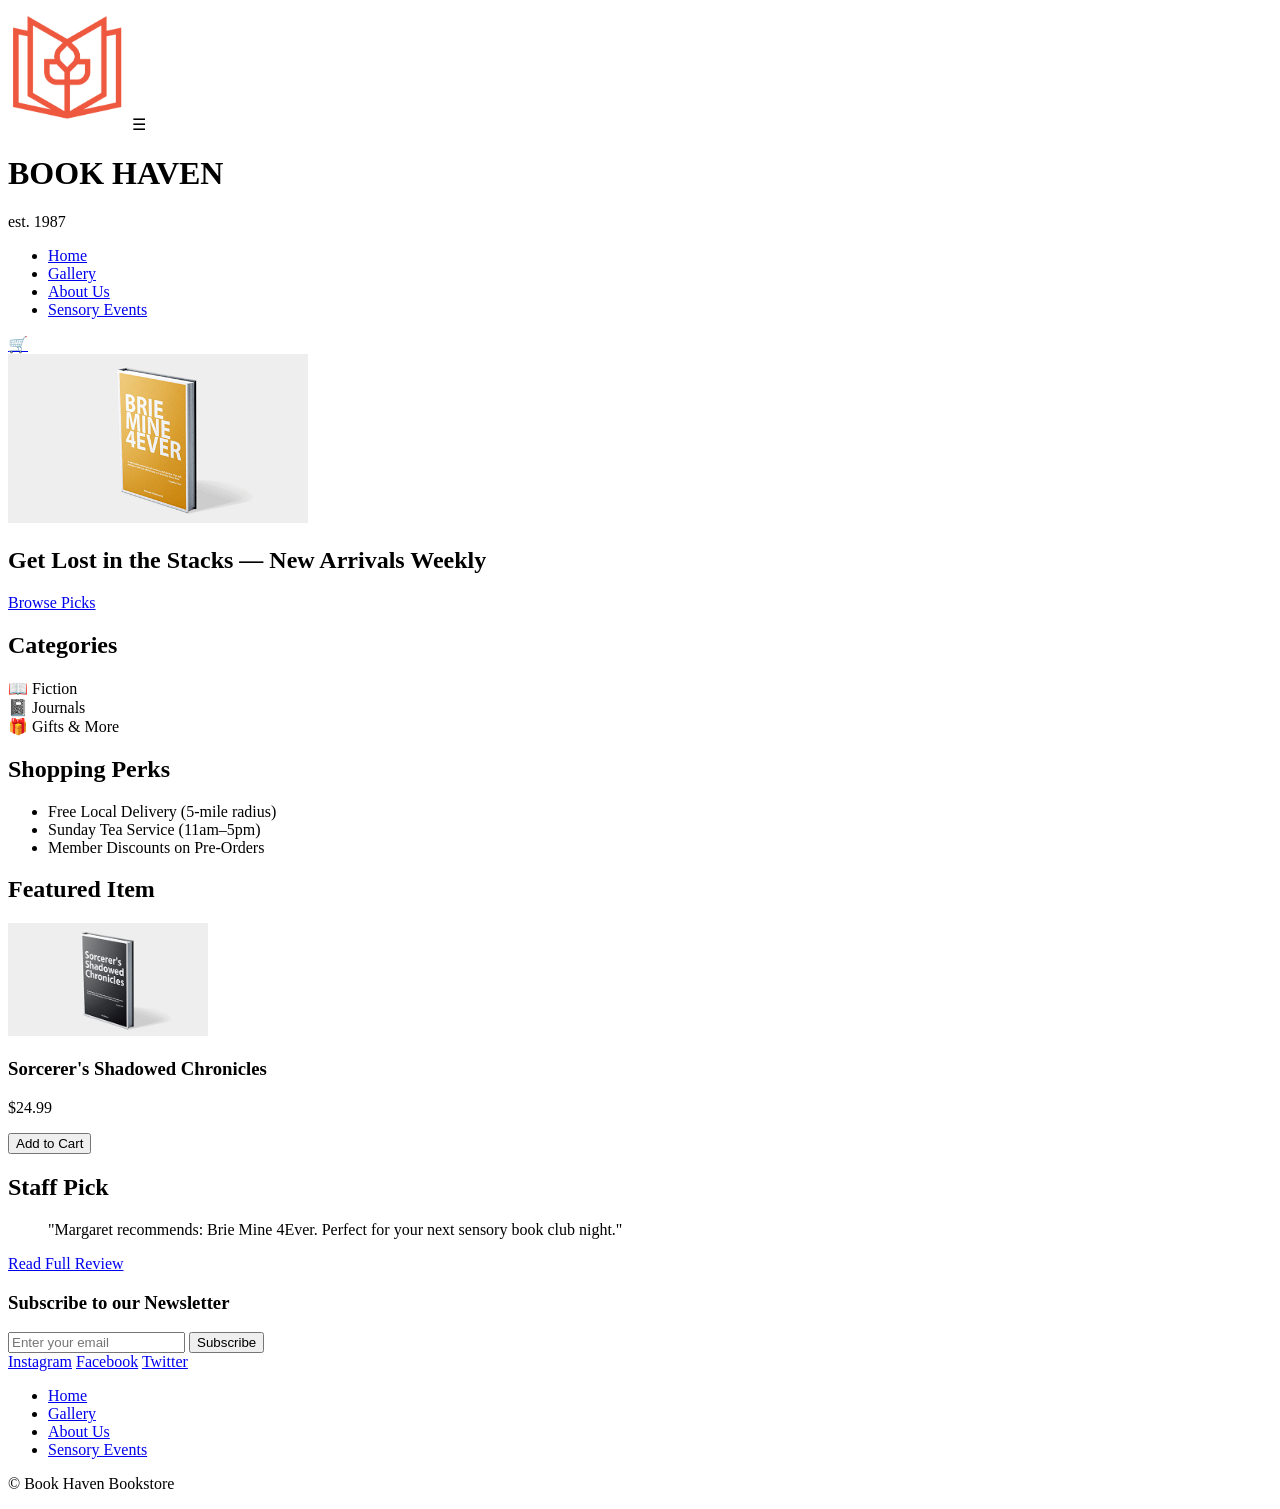
==== project-root/index.html @ 1173d8d0 "initial commit" ====
<!DOCTYPE html>
<html lang="en">
<head>
    <meta charset="UTF-8">
    <meta name="viewport" content="width=device-width, initial-scale=1.0">
    <title>Book Haven Bookstore - Home</title>
</head>
<body>
    <!-- Header Section -->
    <header>
        <img src="images/Client3_LogoPalette1_EE583F.png" alt="Book Haven Bookstore Logo" width="120">
        <span id="hamburger">&#9776;</span> <!-- Placeholder for mobile menu -->
        <h1>BOOK HAVEN</h1>
        <p>est. 1987</p>
        <nav>
            <ul>
                <li><a href="index.html">Home</a></li>
                <li><a href="gallery.html">Gallery</a></li>
                <li><a href="about.html">About Us</a></li>
                <li><a href="events.html">Sensory Events</a></li>
            </ul>
        </nav>
        <a href="gallery.html#cart" aria-label="View Shopping Cart">&#128722;</a> <!-- Cart icon placeholder -->
    </header>

    <!-- Main Content -->
    <main>
        <!-- Hero Section -->
        <section id="hero">
            <img src="images/Client3_Book1.png" alt="Cozy bookstore interior" width="300"> <!-- placeholder for hero image; using a product image temporarily as per wireframe -->
            <h2>Get Lost in the Stacks — New Arrivals Weekly</h2>
            <a href="gallery.html" role="button">Browse Picks</a>
        </section>

        <!-- Categories Section -->
        <section id="categories">
            <h2>Categories</h2>
            <div role="list">
                <div role="listitem">📖 Fiction</div>
                <div role="listitem">📓 Journals</div>
                <div role="listitem">🎁 Gifts &amp; More</div>
            </div>
        </section>

        <!-- Shopping Perks Section -->
        <section id="perks">
            <h2>Shopping Perks</h2>
            <ul>
                <li>Free Local Delivery (5-mile radius)</li>
                <li>Sunday Tea Service (11am–5pm)</li>
                <li>Member Discounts on Pre-Orders</li>
            </ul>
        </section>

        <!-- Featured Item Section -->
        <section id="featured">
            <h2>Featured Item</h2>
            <img src="images/Client3_Book3.png" alt="Sorcerer's Shadowed Chronicles book cover" width="200">
            <h3>Sorcerer's Shadowed Chronicles</h3>
            <p>$24.99</p>
            <button>Add to Cart</button>
        </section>

        <!-- Staff Pick / Client Highlight -->
        <section id="staff-pick">
            <h2>Staff Pick</h2>
            <blockquote>
                "Margaret recommends: Brie Mine 4Ever. Perfect for your next sensory book club night."
            </blockquote>
            <a href="#">Read Full Review</a>
        </section>
    </main>

    <!-- Footer Section -->
    <footer>
        <section id="newsletter">
            <h3>Subscribe to our Newsletter</h3>
            <form action="#" method="post">
                <input type="email" placeholder="Enter your email" aria-label="Email for newsletter">
                <button type="submit">Subscribe</button>
            </form>
        </section>
        <div id="social-links">
            <a href="#" aria-label="Instagram">Instagram</a>
            <a href="#" aria-label="Facebook">Facebook</a>
            <a href="#" aria-label="Twitter">Twitter</a>
        </div>
        <nav aria-label="Footer navigation">
            <ul>
                <li><a href="index.html">Home</a></li>
                <li><a href="gallery.html">Gallery</a></li>
                <li><a href="about.html">About Us</a></li>
                <li><a href="events.html">Sensory Events</a></li>
            </ul>
        </nav>
        <p>&copy; Book Haven Bookstore</p>
    </footer>
</body>
</html>
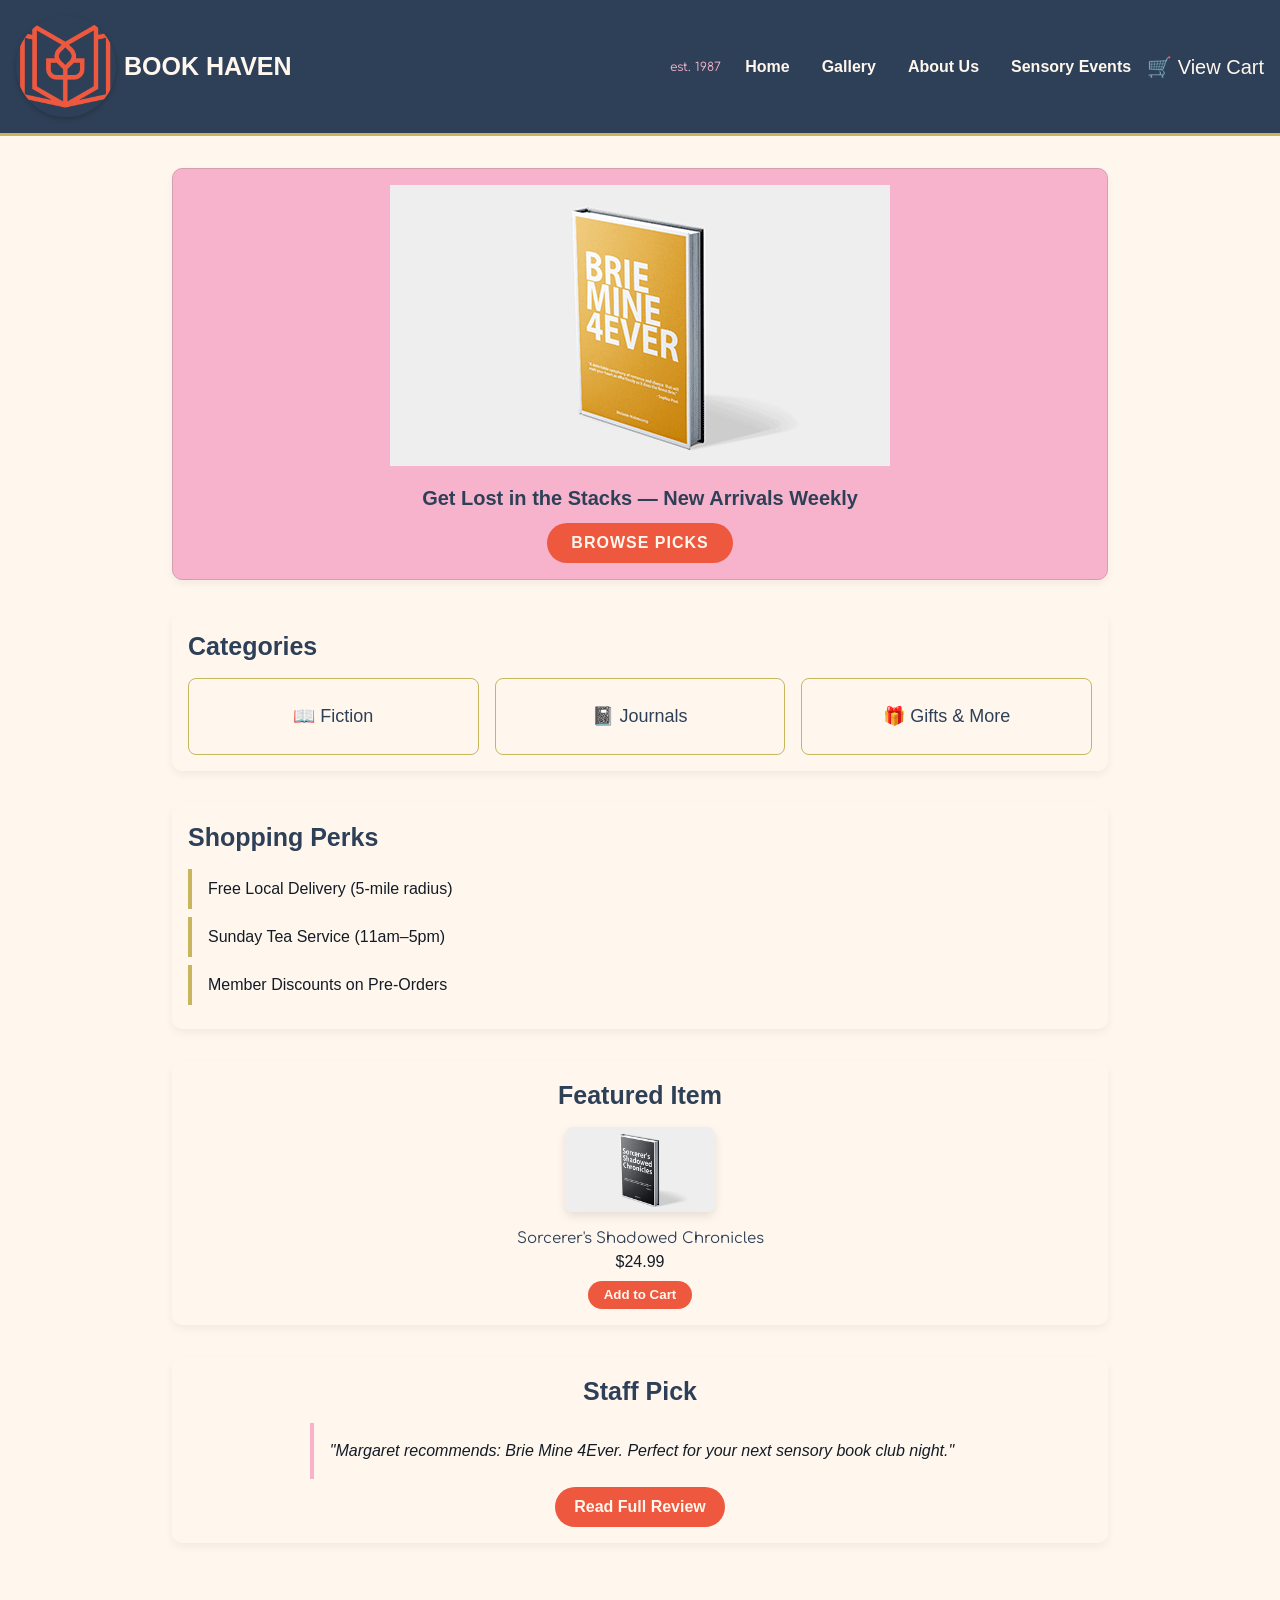
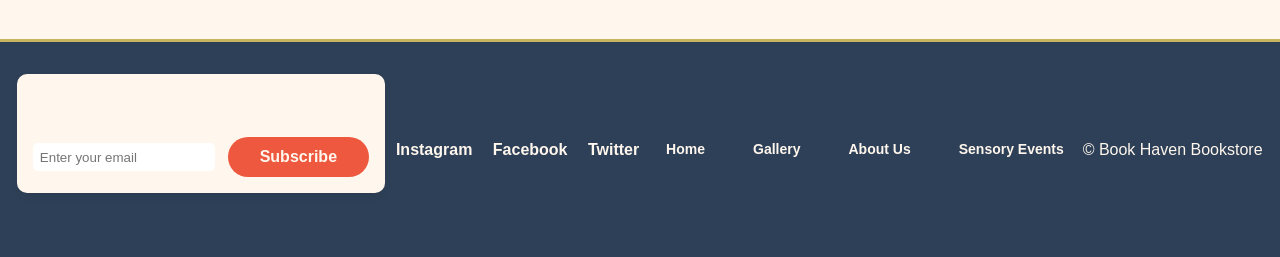
==== commit d02985d5: "final commit" ====
--- a/project-root/index.html
+++ b/project-root/index.html
@@ -4,12 +4,12 @@
     <meta charset="UTF-8">
     <meta name="viewport" content="width=device-width, initial-scale=1.0">
     <title>Book Haven Bookstore - Home</title>
+    <link rel="stylesheet" href="styles.css">
 </head>
 <body>
-    <!-- Header Section -->
     <header>
         <img src="images/Client3_LogoPalette1_EE583F.png" alt="Book Haven Bookstore Logo" width="120">
-        <span id="hamburger">&#9776;</span> <!-- Placeholder for mobile menu -->
+        <span id="hamburger">&#9776;</span>
         <h1>BOOK HAVEN</h1>
         <p>est. 1987</p>
         <nav>
@@ -20,19 +20,16 @@
                 <li><a href="events.html">Sensory Events</a></li>
             </ul>
         </nav>
-        <a href="gallery.html#cart" aria-label="View Shopping Cart">&#128722;</a> <!-- Cart icon placeholder -->
+        <a href="#" id="view-cart" aria-label="View Shopping Cart">&#128722; View Cart</a>
     </header>
 
-    <!-- Main Content -->
     <main>
-        <!-- Hero Section -->
         <section id="hero">
-            <img src="images/Client3_Book1.png" alt="Cozy bookstore interior" width="300"> <!-- placeholder for hero image; using a product image temporarily as per wireframe -->
+            <img src="images/Client3_Book1.png" alt="Cozy bookstore interior">
             <h2>Get Lost in the Stacks — New Arrivals Weekly</h2>
             <a href="gallery.html" role="button">Browse Picks</a>
         </section>
 
-        <!-- Categories Section -->
         <section id="categories">
             <h2>Categories</h2>
             <div role="list">
@@ -42,41 +39,35 @@
             </div>
         </section>
 
-        <!-- Shopping Perks Section -->
         <section id="perks">
             <h2>Shopping Perks</h2>
             <ul>
-                <li>Free Local Delivery (5-mile radius)</li>
+                <li>Free Local Delivery (5‑mile radius)</li>
                 <li>Sunday Tea Service (11am–5pm)</li>
-                <li>Member Discounts on Pre-Orders</li>
+                <li>Member Discounts on Pre‑Orders</li>
             </ul>
         </section>
 
-        <!-- Featured Item Section -->
         <section id="featured">
             <h2>Featured Item</h2>
-            <img src="images/Client3_Book3.png" alt="Sorcerer's Shadowed Chronicles book cover" width="200">
+            <img src="images/Client3_Book3.png" alt="Sorcerer's Shadowed Chronicles">
             <h3>Sorcerer's Shadowed Chronicles</h3>
             <p>$24.99</p>
             <button>Add to Cart</button>
         </section>
 
-        <!-- Staff Pick / Client Highlight -->
         <section id="staff-pick">
             <h2>Staff Pick</h2>
-            <blockquote>
-                "Margaret recommends: Brie Mine 4Ever. Perfect for your next sensory book club night."
-            </blockquote>
+            <blockquote>"Margaret recommends: Brie Mine 4Ever. Perfect for your next sensory book club night."</blockquote>
             <a href="#">Read Full Review</a>
         </section>
     </main>
 
-    <!-- Footer Section -->
     <footer>
         <section id="newsletter">
             <h3>Subscribe to our Newsletter</h3>
             <form action="#" method="post">
-                <input type="email" placeholder="Enter your email" aria-label="Email for newsletter">
+                <input type="email" id="footer-email" name="email" placeholder="Enter your email" aria-label="Email for newsletter">
                 <button type="submit">Subscribe</button>
             </form>
         </section>
@@ -95,5 +86,21 @@
         </nav>
         <p>&copy; Book Haven Bookstore</p>
     </footer>
+
+    <!-- Cart Modal Overlay (empty cart placeholder – gallery page has the full version) -->
+    <div id="cart-modal-overlay" class="modal-overlay" style="display: none;">
+        <div id="cart-modal" class="modal-box">
+            <button id="close-modal" class="close-btn" aria-label="Close cart">&times;</button>
+            <h2>Your Cart</h2>
+            <div id="cart-items-container"></div>
+            <div id="cart-empty-message"><p>Your cart is empty. Browse our gallery to add items.</p></div>
+            <div class="modal-actions">
+                <button id="modal-clear-cart">Clear Cart</button>
+                <button id="modal-process-order">Process Order</button>
+            </div>
+        </div>
+    </div>
+
+    <script src="script.js"></script>
 </body>
 </html>
--- a/project-root/styles.css
+++ b/project-root/styles.css
@@ -0,0 +1,339 @@
+/* ============================================
+   Book Haven Bookstore - External CSS
+   Palette: Inkwell Blue #2E4057, Intensity Indigo #EE583F,
+            Dusty Rose #F7B3CC, Aged Gold #C7B65E, Parchment White #FFF7EE
+   Fonts: Arial, Calibri, Comfortaa (Google Fonts)
+   Body Text: Bookish Black #131C26
+   ============================================ */
+
+@import url('https://fonts.googleapis.com/css2?family=Comfortaa&display=swap');
+
+/* ---------- Base Styles (Mobile-First) ---------- */
+* {
+    margin: 0;
+    padding: 0;
+    box-sizing: border-box;
+}
+
+body {
+    font-family: Calibri, Arial, sans-serif;
+    font-size: 16px;
+    color: #131C26;
+    background-color: #FFF7EE;
+    line-height: 1.5;
+}
+
+h1, h2, h3 {
+    font-family: Arial, sans-serif;
+    font-weight: bold;
+    color: #2E4057;
+}
+
+h1 { font-size: 25px; text-align: center; }
+h2 { font-size: 25px; margin-bottom: 0.5em; }
+h3 { font-size: 15px; font-family: 'Comfortaa', Arial, sans-serif; font-weight: normal; color: #2E4057; }
+
+p, li, a, blockquote { font-family: Calibri, Arial, sans-serif; }
+
+a {
+    color: #EE583F;
+    text-decoration: none;
+    transition: color 0.3s ease;
+}
+a:hover { color: #C7B65E; text-decoration: underline; }
+
+/* ---------- Header & Navigation ---------- */
+header {
+    background-color: #2E4057;
+    color: #FFF7EE;
+    padding: 1rem;
+    display: flex;
+    flex-wrap: wrap;
+    align-items: center;
+    justify-content: space-between;
+    border-bottom: 3px solid #C7B65E;
+}
+
+header img {
+    width: 80px;
+    height: auto;
+    border-radius: 50%;
+    box-shadow: 0 2px 5px rgba(0,0,0,0.2);
+}
+
+header h1 { font-size: 20px; color: #FFF7EE; margin: 0 0.5rem; flex: 1; text-align: left; }
+header p { font-family: 'Comfortaa', Arial, sans-serif; font-size: 12px; color: #F7B3CC; margin: 0 0.5rem; }
+
+#hamburger { font-size: 28px; cursor: pointer; color: #FFF7EE; display: block; }
+
+nav ul {
+    list-style: none;
+    display: none;
+    flex-direction: column;
+    width: 100%;
+    background-color: #2E4057;
+    margin-top: 0.5rem;
+    padding: 0.5rem;
+    border-top: 1px solid #C7B65E;
+}
+nav ul.open { display: flex; }
+nav ul li { margin: 0.5rem 0; text-align: center; }
+nav ul li a {
+    font-family: Arial, sans-serif;
+    font-weight: bold;
+    font-size: 16px;
+    color: #FFF7EE;
+    padding: 0.3rem 0.5rem;
+    border-radius: 5px;
+    transition: background-color 0.3s;
+}
+nav ul li a:hover { background-color: #EE583F; color: #FFF7EE; text-decoration: none; }
+
+header a[aria-label*="Cart"] { font-size: 20px; color: #FFF7EE; margin-left: auto; }
+
+/* ---------- Main Content Containers ---------- */
+main { padding: 1rem; }
+section {
+    margin-bottom: 2rem;
+    padding: 1rem;
+    background-color: #FFF7EE;
+    border-radius: 10px;
+    box-shadow: 0 4px 8px rgba(0,0,0,0.05);
+}
+
+/* Hero */
+#hero { text-align: center; background-color: #F7B3CC; color: #2E4057; border: 1px solid #D4A0B0; }
+#hero h2 { color: #2E4057; font-size: 20px; margin: 0.5em 0; }
+#hero a[role="button"] {
+    display: inline-block;
+    background-color: #EE583F;
+    color: #FFF7EE;
+    padding: 0.5em 1.5em;
+    border-radius: 20px;
+    font-weight: bold;
+    text-transform: uppercase;
+    letter-spacing: 1px;
+    transition: background-color 0.3s, transform 0.2s;
+}
+#hero a[role="button"]:hover { background-color: #C7B65E; transform: scale(1.05); }
+
+/* Categories */
+#categories div[role="list"] { display: flex; flex-wrap: wrap; gap: 1rem; justify-content: center; }
+#categories div[role="listitem"] {
+    background-color: #FFF7EE;
+    border: 1px solid #C7B65E;
+    padding: 1.5rem 1rem;
+    text-align: center;
+    flex: 1 1 80px;
+    border-radius: 8px;
+    font-size: 18px;
+    color: #2E4057;
+    transition: background-color 0.3s, box-shadow 0.3s;
+}
+#categories div[role="listitem"]:hover { background-color: #F7B3CC; box-shadow: 0 6px 12px rgba(0,0,0,0.1); }
+
+/* Perks */
+#perks ul { list-style: none; padding-left: 0; }
+#perks ul li { background: #FFF7EE; margin: 0.5rem 0; padding: 0.5rem 1rem; border-left: 4px solid #C7B65E; border-radius: 0 8px 8px 0; }
+
+/* Featured & Staff Pick */
+#featured, #staff-pick { display: flex; flex-direction: column; align-items: center; text-align: center; }
+#featured img { width: 150px; border-radius: 8px; box-shadow: 0 4px 10px rgba(0,0,0,0.1); margin-bottom: 1rem; }
+#featured button, #staff-pick a {
+    background-color: #EE583F; border: none; color: #FFF7EE; padding: 0.5em 1.2em;
+    border-radius: 20px; cursor: pointer; font-weight: bold; margin-top: 0.5em;
+    transition: background-color 0.3s, transform 0.2s;
+}
+#featured button:hover, #staff-pick a:hover { background-color: #C7B65E; transform: translateY(-2px); text-decoration: none; }
+#staff-pick blockquote { background: #FFF7EE; border-left: 4px solid #F7B3CC; padding: 1rem; font-style: italic; border-radius: 0 8px 8px 0; }
+
+/* ---------- Gallery Page ---------- */
+#view-cart-button {
+    display: inline-block; margin-bottom: 1rem; background-color: #2E4057;
+    color: #FFF7EE; padding: 0.4em 1em; border-radius: 20px; border: none; cursor: pointer;
+    transition: background-color 0.3s;
+}
+#view-cart-button:hover { background-color: #EE583F; }
+
+[role="table"] { display: flex; flex-direction: column; gap: 1rem; }
+[role="row"] { display: flex; flex-wrap: wrap; justify-content: center; gap: 1rem; }
+
+.product {
+    background-color: #FFF7EE; border: 1px solid #F7B3CC; border-radius: 12px;
+    padding: 1rem; text-align: center; box-shadow: 0 4px 8px rgba(0,0,0,0.05);
+    flex: 1 1 calc(50% - 1rem); max-width: 200px;
+    transition: transform 0.3s, box-shadow 0.3s;
+}
+.product:hover { transform: translateY(-5px); box-shadow: 0 10px 20px rgba(0,0,0,0.1); }
+.product img { width: 100%; height: auto; border-radius: 8px; margin-bottom: 0.5rem; }
+.product h3 { font-size: 14px; color: #2E4057; margin: 0.5rem 0; }
+.product p { font-size: 16px; color: #EE583F; font-weight: bold; margin-bottom: 0.5rem; }
+.product button {
+    background-color: #EE583F; border: none; color: #FFF7EE; padding: 0.4em 1em;
+    border-radius: 20px; cursor: pointer; font-size: 14px; transition: background-color 0.3s;
+}
+.product button:hover { background-color: #C7B65E; }
+
+/* ---------- About Us ---------- */
+#about-hero blockquote {
+    font-family: 'Comfortaa', Arial, sans-serif; font-size: 18px; color: #2E4057;
+    text-align: center; margin: 1rem 0; padding: 1rem; background: #FFF7EE;
+    border-left: 4px solid #EE583F; border-radius: 0 12px 12px 0;
+}
+#hours table { width: 100%; max-width: 300px; margin: 0 auto; border-collapse: collapse; }
+#hours td { padding: 0.3rem 0.5rem; border-bottom: 1px dotted #C7B65E; }
+
+form { background: #FFF7EE; padding: 1rem; border: 1px solid #F7B3CC; border-radius: 10px; }
+label { display: block; margin-top: 1rem; font-weight: bold; color: #2E4057; }
+input[type="text"], input[type="email"], textarea {
+    width: 100%; padding: 0.5rem; margin-top: 0.25rem; border: 1px solid #C7B65E;
+    border-radius: 6px; font-family: Calibri, Arial, sans-serif;
+}
+fieldset { border: none; margin-top: 1rem; padding: 0; }
+legend { font-weight: bold; color: #2E4057; margin-bottom: 0.5rem; }
+fieldset label { display: inline; font-weight: normal; margin-right: 1rem; }
+fieldset input[type="radio"] { margin-right: 0.25rem; }
+button[type="submit"] {
+    background-color: #EE583F; color: #FFF7EE; border: none; padding: 0.7em 2em;
+    border-radius: 20px; font-size: 16px; font-weight: bold; margin-top: 1.5rem;
+    cursor: pointer; transition: background-color 0.3s, transform 0.2s;
+}
+button[type="submit"]:hover { background-color: #C7B65E; transform: scale(1.03); }
+
+/* ---------- Events ---------- */
+#featured-event article { text-align: center; }
+#featured-event img { width: 150px; border-radius: 8px; margin: 1rem 0; }
+#featured-event a[role="button"] {
+    display: inline-block; background-color: #EE583F; color: white; padding: 0.5em 1.5em;
+    border-radius: 20px; font-weight: bold; margin-top: 0.5em; transition: background-color 0.3s;
+}
+#featured-event a[role="button"]:hover { background-color: #C7B65E; }
+#testimonials blockquote {
+    background: #FFF7EE; border-left: 4px solid #F7B3CC; padding: 1rem; margin: 1rem 0;
+    border-radius: 0 8px 8px 0; font-style: italic;
+}
+#partners ul { list-style: none; display: flex; flex-wrap: wrap; gap: 1rem; justify-content: center; }
+#partners ul li { background: #F7B3CC; color: #2E4057; padding: 0.5rem 1rem; border-radius: 20px; font-weight: bold; }
+
+/* ---------- Footer ---------- */
+footer {
+    background-color: #2E4057; color: #FFF7EE; padding: 2rem 1rem; text-align: center;
+    margin-top: 2rem; border-top: 3px solid #C7B65E;
+}
+footer h3 { color: #FFF7EE; font-family: 'Comfortaa', Arial, sans-serif; }
+footer nav ul { display: flex; justify-content: center; list-style: none; gap: 1rem; margin: 1rem 0; padding: 0; }
+footer nav ul li a { color: #FFF7EE; font-size: 14px; padding: 0.2rem 0.5rem; border-radius: 5px; }
+footer nav ul li a:hover { background-color: #EE583F; }
+footer #social-links a { color: #FFF7EE; margin: 0 0.5rem; font-weight: bold; }
+footer form { background: transparent; border: none; padding: 0; }
+footer input[type="email"] { width: auto; padding: 0.4rem; border-radius: 5px; border: none; margin-right: 0.5rem; }
+footer button {
+    background-color: #EE583F; border: none; color: white; padding: 0.4rem 1rem;
+    border-radius: 20px; cursor: pointer; font-weight: bold;
+}
+footer button:hover { background-color: #C7B65E; }
+
+/* ========== CART MODAL OVERLAY (fixed full‑screen) ========== */
+#cart-modal-overlay {
+    position: fixed !important;
+    top: 0 !important;
+    left: 0 !important;
+    width: 100% !important;
+    height: 100% !important;
+    background-color: rgba(46, 64, 87, 0.6) !important;
+    z-index: 10000 !important;
+    display: flex;           /* toggled via inline style (none/flex) */
+    justify-content: center !important;
+    align-items: center !important;
+}
+
+#cart-modal {
+    background-color: #FFF7EE;
+    border-top: 5px solid #F7B3CC;
+    border-radius: 12px;
+    padding: 2rem;
+    width: 90%;
+    max-width: 500px;
+    max-height: 80vh;
+    overflow-y: auto;
+    box-shadow: 0 10px 30px rgba(0,0,0,0.3);
+    position: relative;
+    text-align: center;
+}
+
+#close-modal {
+    position: absolute;
+    top: 10px;
+    right: 15px;
+    background: none;
+    border: none;
+    font-size: 28px;
+    cursor: pointer;
+    color: #2E4057;
+    font-weight: bold;
+    z-index: 5;
+}
+#close-modal:hover { color: #EE583F; }
+
+.cart-item {
+    display: flex;
+    align-items: center;
+    gap: 1rem;
+    padding: 0.75rem;
+    border-bottom: 1px dotted #C7B65E;
+    text-align: left;
+}
+.cart-item img { width: 50px; height: auto; border-radius: 6px; }
+.cart-item .item-name { flex: 1; font-weight: bold; color: #2E4057; }
+.cart-item .item-price { color: #EE583F; font-weight: bold; }
+
+#cart-empty-message { color: #2E4057; font-style: italic; padding: 2rem; }
+
+.modal-actions {
+    display: flex;
+    gap: 1rem;
+    justify-content: center;
+    margin-top: 1.5rem;
+}
+.modal-actions button {
+    padding: 0.5em 1.5em;
+    border-radius: 20px;
+    border: none;
+    cursor: pointer;
+    font-weight: bold;
+    transition: background-color 0.3s, transform 0.2s;
+}
+#modal-clear-cart { background-color: #2E4057; color: #FFF7EE; }
+#modal-clear-cart:hover { background-color: #EE583F; }
+#modal-process-order { background-color: #EE583F; color: #FFF7EE; }
+#modal-process-order:hover { background-color: #C7B65E; transform: scale(1.03); }
+
+/* ---------- Desktop (min-width: 768px) ---------- */
+@media (min-width: 768px) {
+    header { flex-wrap: nowrap; justify-content: space-between; align-items: center; }
+    #hamburger { display: none; }
+    nav ul {
+        display: flex;
+        flex-direction: row;
+        background: none;
+        width: auto;
+        margin-top: 0;
+        padding: 0;
+        border-top: none;
+    }
+    nav ul li { margin: 0 0.5rem; }
+    nav ul li a { font-size: 16px; }
+    header img { width: 100px; }
+    header h1 { font-size: 25px; }
+    main { max-width: 1000px; margin: 0 auto; padding: 2rem; }
+    #categories div[role="list"] { justify-content: space-around; }
+    #categories div[role="listitem"] { flex: 1 1 150px; }
+    [role="table"] { display: grid; grid-template-columns: repeat(3, 1fr); gap: 2rem; }
+    [role="row"] { display: contents; }
+    .product { max-width: none; flex: none; }
+    #about-hero ~ section { flex-wrap: wrap; }
+    #our-story, #hours { flex: 1; }
+    #contact-form { flex: 1 1 100%; }
+    #testimonials, #partners { flex: 1 1 calc(50% - 2rem); }
+    footer { display: flex; flex-wrap: wrap; justify-content: space-around; align-items: center; }
+}
